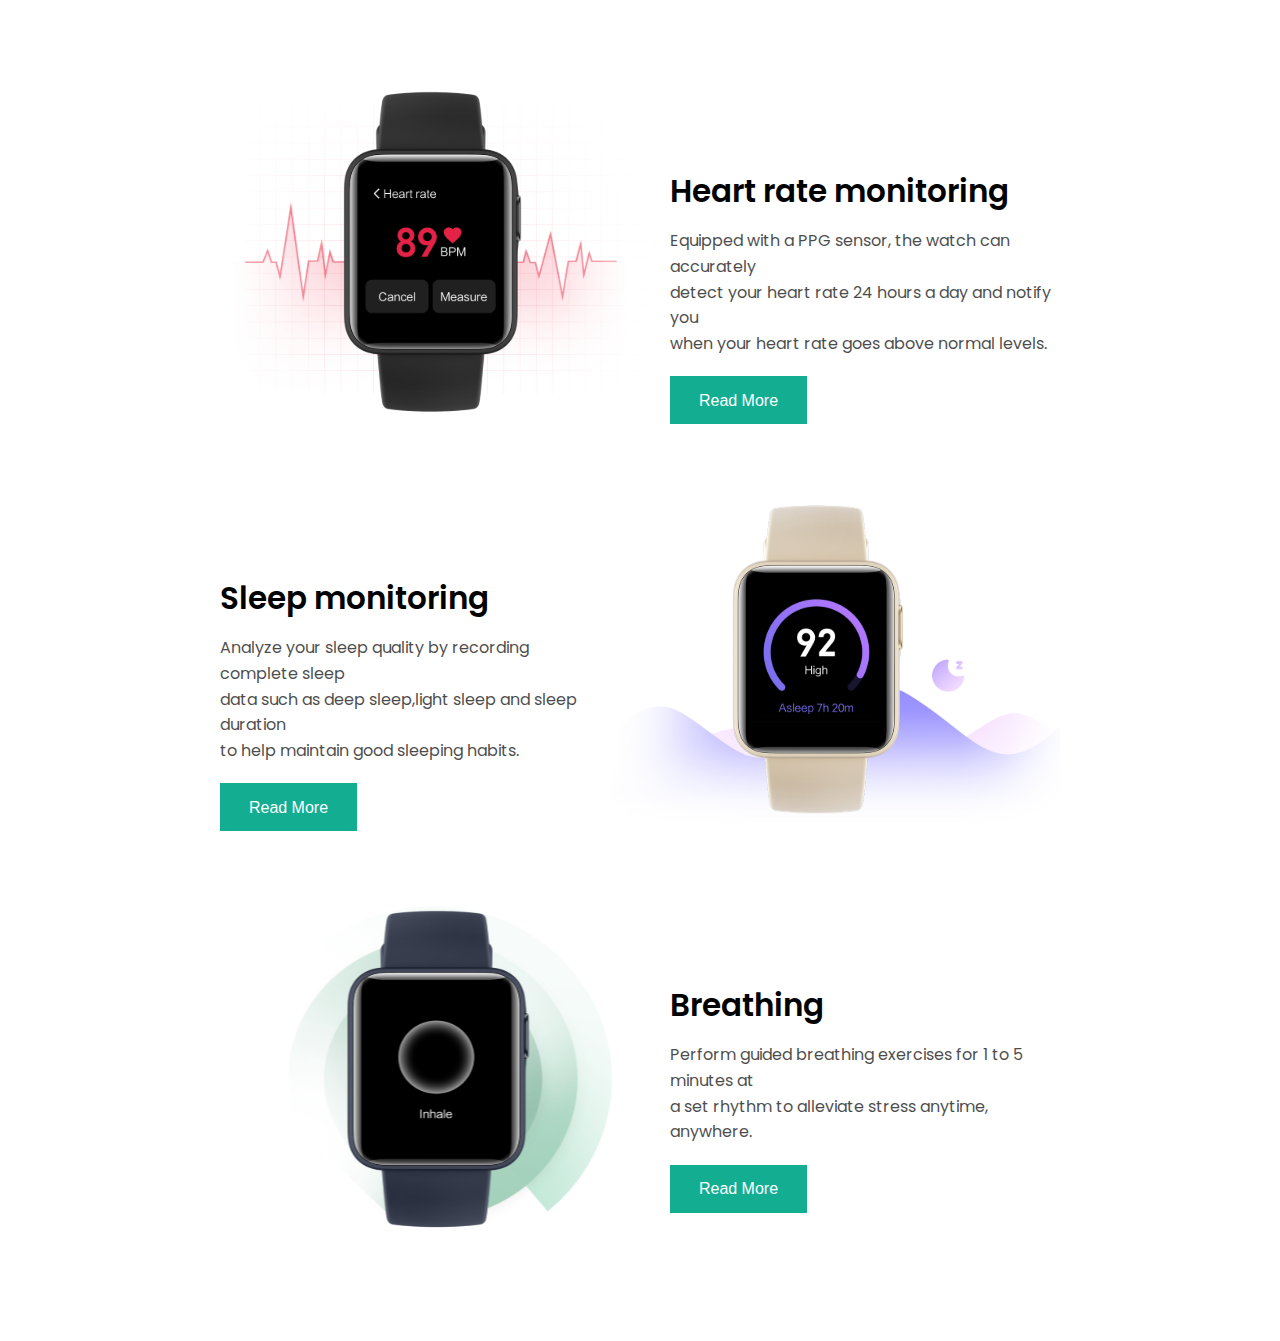
==== index.html @ 97a462ed "Merge pull request #1 from AbdumajidovBobojon/master" ====
<!DOCTYPE html>
<html lang="en">
<head>
    <meta charset="UTF-8">
    <meta http-equiv="X-UA-Compatible" content="IE=edge">
    <meta name="viewport" content="width=device-width, initial-scale=1.0">
    <link rel="shortcut icon" href="/assets/icons/logo.png" type="image/x-icon">
    <link rel="preconnect" href="https://fonts.googleapis.com">
    <link rel="preconnect" href="https://fonts.gstatic.com" crossorigin>
    <link href="https://fonts.googleapis.com/css2?family=Poppins:wght@400;600;800&display=swap" rel="stylesheet">
    <link rel="stylesheet" href="/style/main.css">
    <title>The Watch Clicker</title>
</head>
<body>
    <section class="section-4">
        <div class="watch-1">
            <div class="watch-img">
                <img src="./assets/images/image 7.svg" alt="">
            </div>
            <div class="watch-type">
                <h2>
                    Heart rate monitoring
                </h2>
                <p>
                    Equipped with a PPG sensor, the watch can accurately<br>
                    detect your heart rate 24 hours a day and notify you<br>
                    when your heart rate goes above normal levels. 
                </p>
                <button>
                    Read More
                </button>
            </div>
        </div>
        <div class="watch-2">
            <div class="watch-type">
                <h2>
                    Sleep monitoring
                </h2>
                <p>
                    Analyze your sleep quality by recording complete sleep<br>
                    data such as deep sleep,light sleep and sleep duration<br>
                    to help maintain good sleeping habits.
                </p>
                <button>
                    Read More
                </button>
            </div>
            <div class="watch-img">
                <img src="./assets/images/image 8.svg" alt="">
            </div>
        </div>
        <div class="watch-3">
            <div class="watch-img">
                <img src="./assets/images/image 9.svg" alt="">
            </div>
            <div class="watch-type">
                <h2>
                    Breathing
                </h2>
                <p>
                    Perform guided breathing exercises for 1 to 5 minutes at<br>
                    a set rhythm to alleviate stress anytime, anywhere.
                </p>
                <button>
                    Read More
                </button>
            </div>
        </div>
    </section>
</body>
</html>
---- style/main.css ----
* {
  margin: 0;
  padding: 0;
  -webkit-box-sizing: border-box;
          box-sizing: border-box;
}

body {
  font-family: 'Poppins', sans-serif;
}

.section-4 {
  padding: 85px 220px;
}

.section-4 .watch-1 {
  display: -webkit-box;
  display: -ms-flexbox;
  display: flex;
}

@media (max-width: 1366px) {
  .section-4 .watch-1 .watch-img img {
    width: 450px;
    height: 350px;
  }
}

.section-4 .watch-1 .watch-type h2 {
  margin-top: 85px;
  font-style: normal;
  font-weight: 600;
  font-size: 31px;
  line-height: 140%;
  color: #000000;
}

.section-4 .watch-1 .watch-type p {
  margin-top: 15px;
  font-style: normal;
  font-weight: normal;
  font-size: 16px;
  line-height: 160%;
  color: #000000;
  opacity: 0.7;
}

.section-4 .watch-1 .watch-type button {
  margin-top: 20px;
  width: 137px;
  height: 48px;
  left: 836px;
  top: 2710px;
  background: #13AE92;
  font-style: normal;
  font-weight: 500;
  font-size: 16px;
  line-height: 160%;
  color: #FFFFFF;
  border: none;
}

.section-4 .watch-1 .watch-type button:hover {
  -webkit-box-shadow: 1px 1px 10px #636262;
          box-shadow: 1px 1px 10px #636262;
  cursor: pointer;
}

.section-4 .watch-2 {
  margin-top: 50px;
  display: -webkit-box;
  display: -ms-flexbox;
  display: flex;
}

@media (max-width: 1366px) {
  .section-4 .watch-2 .watch-img img {
    width: 450px;
    height: 350px;
  }
}

.section-4 .watch-2 .watch-type h2 {
  margin-top: 85px;
  font-style: normal;
  font-weight: 600;
  font-size: 31px;
  line-height: 140%;
  color: #000000;
}

.section-4 .watch-2 .watch-type p {
  margin-top: 15px;
  font-style: normal;
  font-weight: normal;
  font-size: 16px;
  line-height: 160%;
  color: #000000;
  opacity: 0.7;
}

.section-4 .watch-2 .watch-type button {
  margin-top: 20px;
  width: 137px;
  height: 48px;
  left: 836px;
  top: 2710px;
  background: #13AE92;
  font-style: normal;
  font-weight: 500;
  font-size: 16px;
  line-height: 160%;
  color: #FFFFFF;
  border: none;
}

.section-4 .watch-2 .watch-type button:hover {
  -webkit-box-shadow: 1px 1px 10px #636262;
          box-shadow: 1px 1px 10px #636262;
  cursor: pointer;
}

.section-4 .watch-3 {
  display: -webkit-box;
  display: -ms-flexbox;
  display: flex;
  margin-top: 50px;
}

@media (max-width: 1366px) {
  .section-4 .watch-3 .watch-img img {
    width: 450px;
    height: 350px;
  }
}

.section-4 .watch-3 .watch-type h2 {
  margin-top: 85px;
  font-style: normal;
  font-weight: 600;
  font-size: 31px;
  line-height: 140%;
  color: #000000;
}

.section-4 .watch-3 .watch-type p {
  margin-top: 15px;
  font-style: normal;
  font-weight: normal;
  font-size: 16px;
  line-height: 160%;
  color: #000000;
  opacity: 0.7;
}

.section-4 .watch-3 .watch-type button {
  margin-top: 20px;
  width: 137px;
  height: 48px;
  left: 836px;
  top: 2710px;
  background: #13AE92;
  font-style: normal;
  font-weight: 500;
  font-size: 16px;
  line-height: 160%;
  color: #FFFFFF;
  border: none;
}

.section-4 .watch-3 .watch-type button:hover {
  -webkit-box-shadow: 1px 1px 10px #636262;
          box-shadow: 1px 1px 10px #636262;
  cursor: pointer;
}
/*# sourceMappingURL=main.css.map */
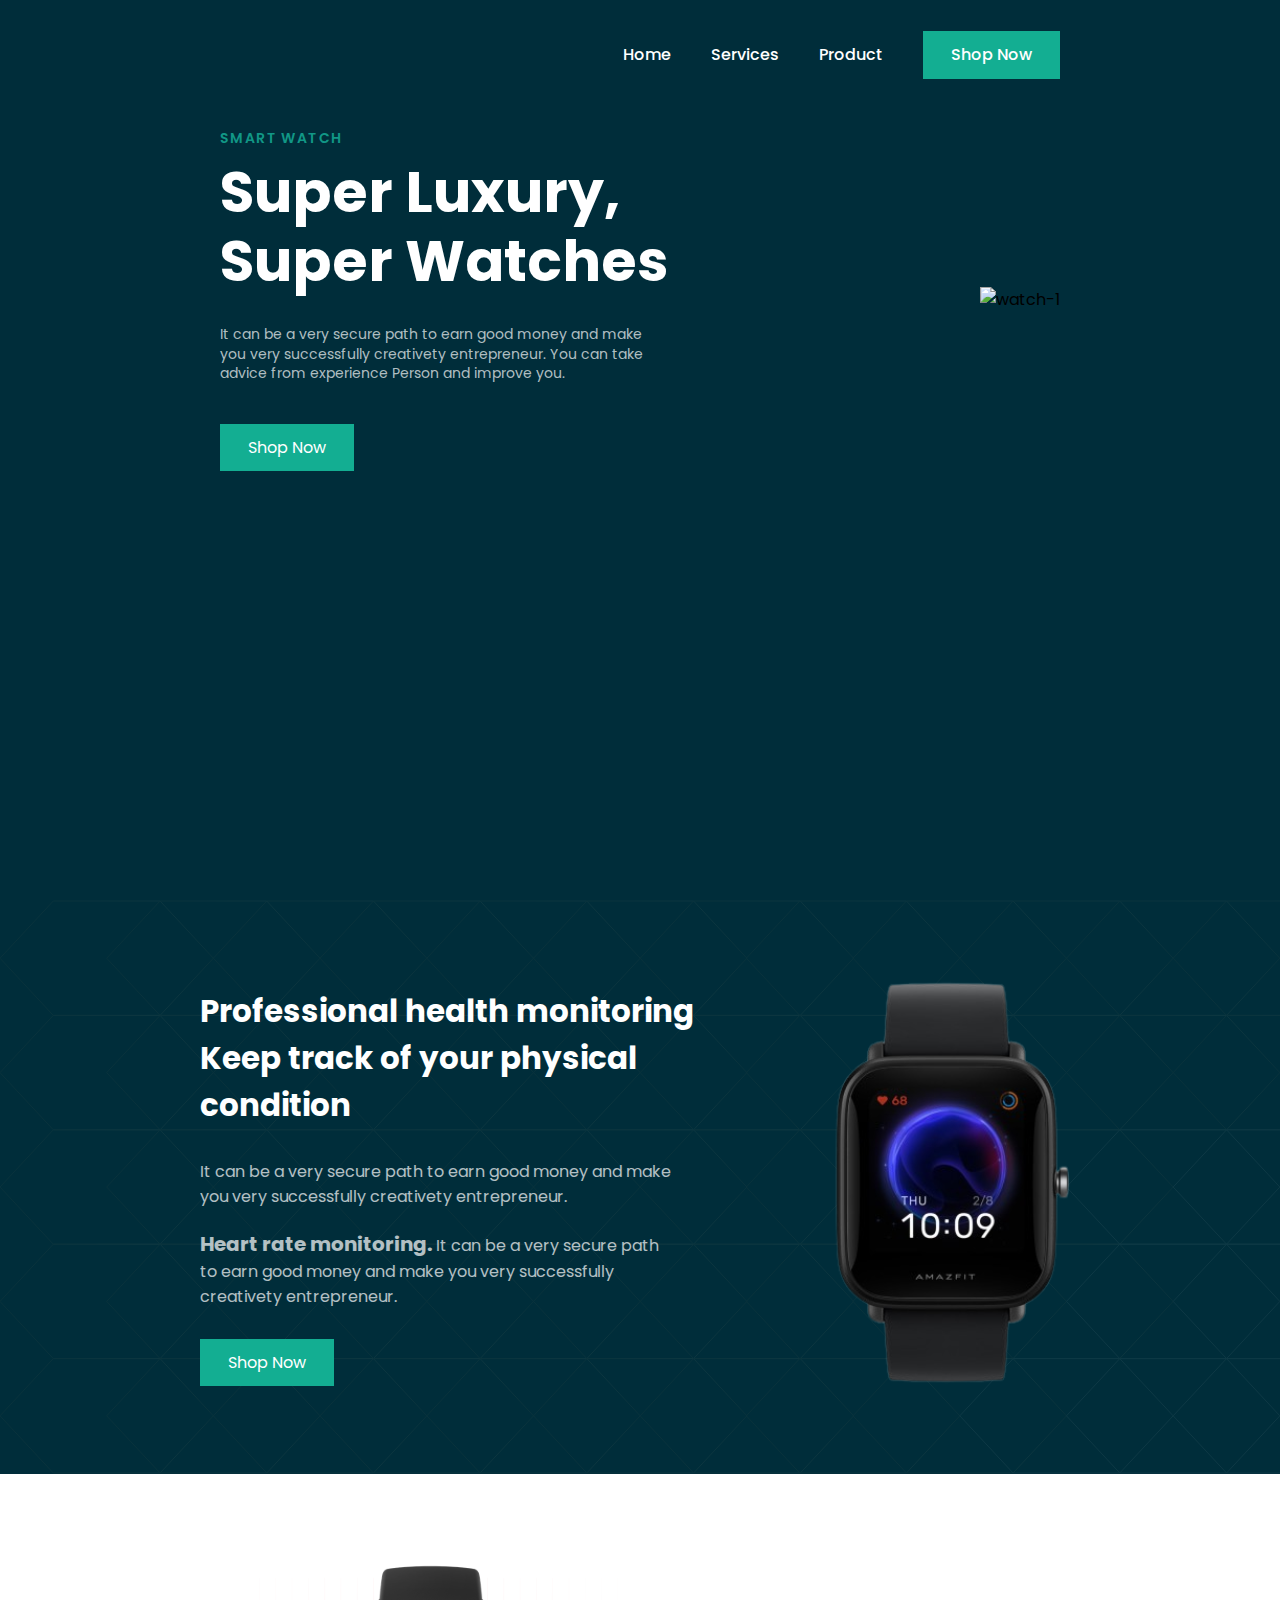
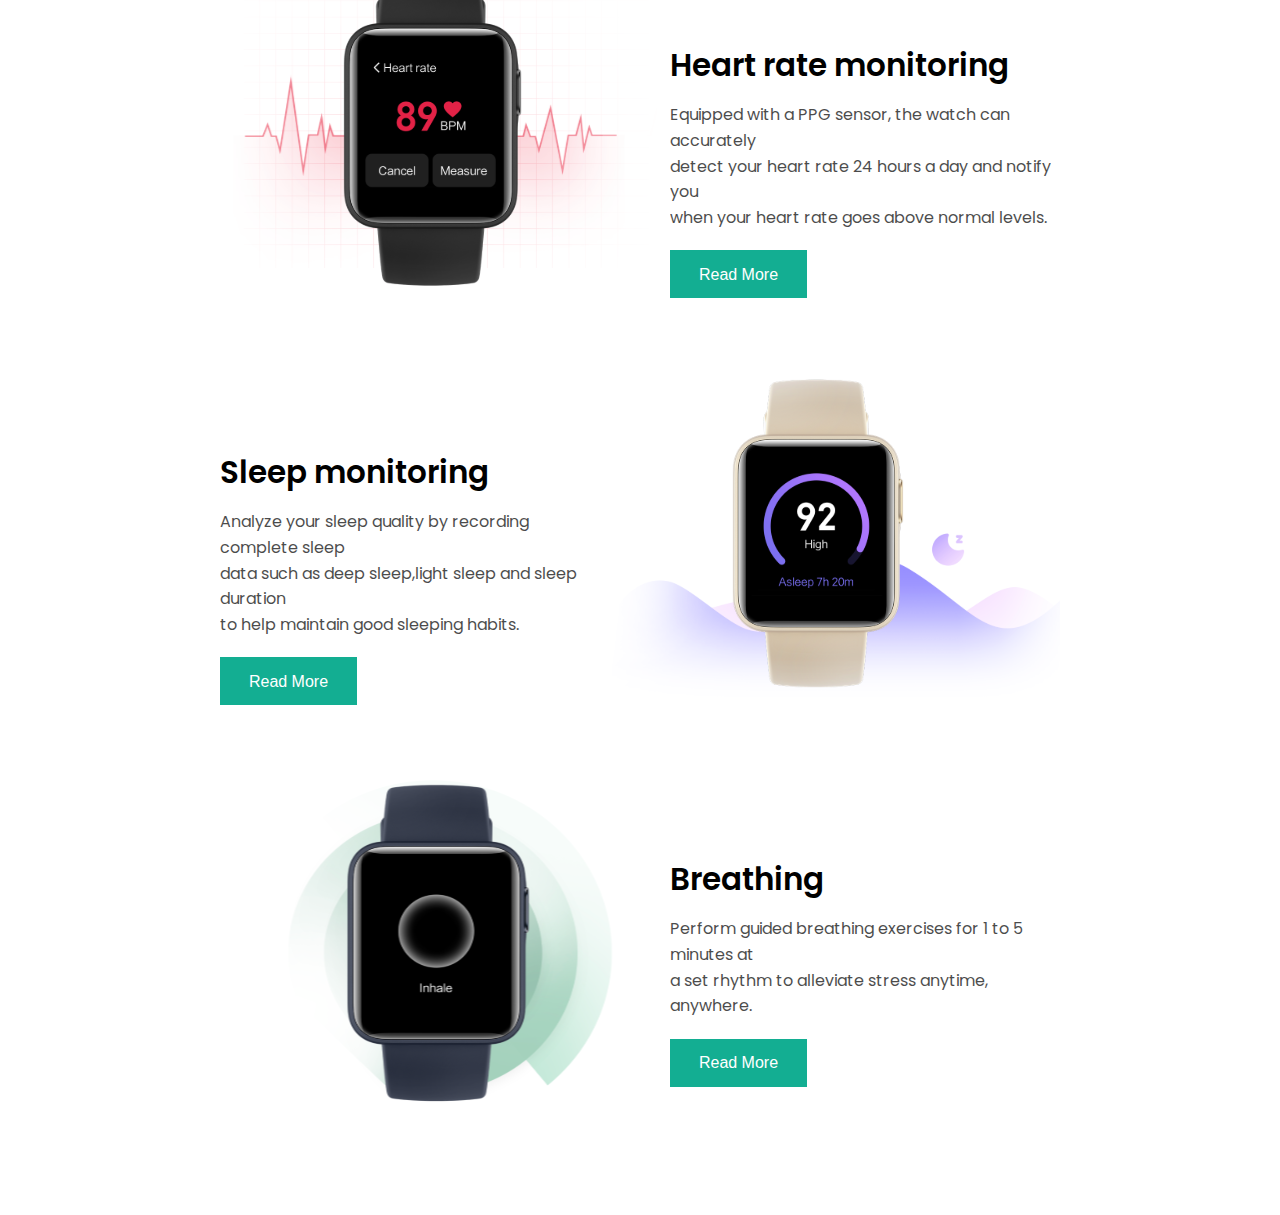
==== commit 83430b20: "section-3 bajaraildi !" ====
--- a/index.html
+++ b/index.html
@@ -1,5 +1,6 @@
 <!DOCTYPE html>
 <html lang="en">
+
 <head>
     <meta charset="UTF-8">
     <meta http-equiv="X-UA-Compatible" content="IE=edge">
@@ -11,7 +12,69 @@
     <link rel="stylesheet" href="/style/main.css">
     <title>The Watch Clicker</title>
 </head>
+
 <body>
+    <section class="section-1">
+        <header>
+            <img src="/assets/icons/logo.png" alt="">
+            <nav>
+                <a href="#">Home</a>
+                <a href="#">Services</a>
+                <a href="#">Product</a>
+                <a href="#" class="btn">Shop Now</a>
+            </nav>
+        </header>
+
+        <div class="sec-1__main">
+            <div class="sec-1__left">
+                <p>SMART WATCH</p>
+                <h2>Super Luxury, <br> Super Watches</h2>
+                <p class="info">It can be a very secure path to earn good money and make <br> you very successfully creativety
+                    entrepreneur. You can take <br> advice from experience Person and improve you.</p>
+                <a href="#" class="btn">
+                    Shop Now
+                </a>
+            </div>
+            <div class="sec-1__right">
+                <img src="/assets/images/watch-1.png" class="watch-1" alt="watch-1">
+
+                <img src="./assets/images/line_back.svg" class="line_back" alt="">
+            </div>
+        </div>
+
+        <div class="sec-1__back">
+            <img src="/assets/images/back_sec-1.png" class="back_sec-1" alt="">
+            <img src="/assets/images/kub.png" class="kub" alt="">
+            <img src="/assets/images/back_1.png" class="back_1" alt="">
+        </div>
+    </section>
+
+    <section class="section-3">
+
+        <div class="section-3-texts">
+            <h1>Professional health monitoring <br>
+                Keep track of your physical <br>
+                condition</h1>
+
+            
+            <p style="margin-top: 30px;">It can be a very secure path to earn good money and make <br>
+            you very successfully creativety entrepreneur.</p>
+
+            <p style="margin: 20px 0 30px 0;"><b>Heart rate monitoring.</b> It can be a very secure path <br>
+            to earn good money and make you very successfully <br>
+            creativety entrepreneur.</p>
+
+            <a href="#" class="btn">Shop Now</a>
+
+        </div>
+
+        <img src="/assets/images/image-removebg-preview (8) 1.svg">
+
+
+
+    </section>
+
+
     <section class="section-4">
         <div class="watch-1">
             <div class="watch-img">
@@ -24,7 +87,7 @@
                 <p>
                     Equipped with a PPG sensor, the watch can accurately<br>
                     detect your heart rate 24 hours a day and notify you<br>
-                    when your heart rate goes above normal levels. 
+                    when your heart rate goes above normal levels.
                 </p>
                 <button>
                     Read More
@@ -68,4 +131,5 @@
         </div>
     </section>
 </body>
+
 </html>--- a/style/main.css
+++ b/style/main.css
@@ -7,6 +7,11 @@
 
 body {
   font-family: 'Poppins', sans-serif;
+  font-style: normal;
+}
+
+a {
+  text-decoration: none;
 }
 
 .section-4 {
@@ -28,7 +33,6 @@
 
 .section-4 .watch-1 .watch-type h2 {
   margin-top: 85px;
-  font-style: normal;
   font-weight: 600;
   font-size: 31px;
   line-height: 140%;
@@ -37,7 +41,6 @@
 
 .section-4 .watch-1 .watch-type p {
   margin-top: 15px;
-  font-style: normal;
   font-weight: normal;
   font-size: 16px;
   line-height: 160%;
@@ -52,7 +55,6 @@
   left: 836px;
   top: 2710px;
   background: #13AE92;
-  font-style: normal;
   font-weight: 500;
   font-size: 16px;
   line-height: 160%;
@@ -82,7 +84,6 @@
 
 .section-4 .watch-2 .watch-type h2 {
   margin-top: 85px;
-  font-style: normal;
   font-weight: 600;
   font-size: 31px;
   line-height: 140%;
@@ -91,7 +92,6 @@
 
 .section-4 .watch-2 .watch-type p {
   margin-top: 15px;
-  font-style: normal;
   font-weight: normal;
   font-size: 16px;
   line-height: 160%;
@@ -106,7 +106,6 @@
   left: 836px;
   top: 2710px;
   background: #13AE92;
-  font-style: normal;
   font-weight: 500;
   font-size: 16px;
   line-height: 160%;
@@ -136,7 +135,6 @@
 
 .section-4 .watch-3 .watch-type h2 {
   margin-top: 85px;
-  font-style: normal;
   font-weight: 600;
   font-size: 31px;
   line-height: 140%;
@@ -145,7 +143,6 @@
 
 .section-4 .watch-3 .watch-type p {
   margin-top: 15px;
-  font-style: normal;
   font-weight: normal;
   font-size: 16px;
   line-height: 160%;
@@ -160,7 +157,6 @@
   left: 836px;
   top: 2710px;
   background: #13AE92;
-  font-style: normal;
   font-weight: 500;
   font-size: 16px;
   line-height: 160%;
@@ -173,4 +169,165 @@
           box-shadow: 1px 1px 10px #636262;
   cursor: pointer;
 }
+
+.section-1 {
+  position: relative;
+  overflow: hidden;
+  height: 100vh;
+  width: 100%;
+  background-color: #002D3A;
+  padding: 31px 220px;
+}
+
+.section-1 header {
+  display: -webkit-box;
+  display: -ms-flexbox;
+  display: flex;
+  -webkit-box-align: center;
+      -ms-flex-align: center;
+          align-items: center;
+  -webkit-box-pack: justify;
+      -ms-flex-pack: justify;
+          justify-content: space-between;
+}
+
+.section-1 header nav {
+  display: -webkit-box;
+  display: -ms-flexbox;
+  display: flex;
+  -webkit-box-align: center;
+      -ms-flex-align: center;
+          align-items: center;
+  gap: 40px;
+}
+
+.section-1 header nav a {
+  font-weight: 500;
+  color: white;
+  font-size: 16px;
+  line-height: 160%;
+}
+
+.section-1 .sec-1__main {
+  margin-top: 50px;
+  display: -webkit-box;
+  display: -ms-flexbox;
+  display: flex;
+  -webkit-box-align: center;
+      -ms-flex-align: center;
+          align-items: center;
+  -webkit-box-pack: justify;
+      -ms-flex-pack: justify;
+          justify-content: space-between;
+}
+
+.section-1 .sec-1__main .sec-1__left {
+  position: relative;
+  z-index: 1;
+}
+
+.section-1 .sec-1__main .sec-1__left p:first-child {
+  font-weight: 600;
+  font-size: 14px;
+  line-height: 140%;
+  letter-spacing: 0.1em;
+  color: #119786;
+  padding-bottom: 10px;
+}
+
+.section-1 .sec-1__main .sec-1__left .info {
+  padding-top: 30px;
+  padding-bottom: 40px;
+  font-weight: normal;
+  font-size: 14px;
+  line-height: 140%;
+  color: rgba(255, 255, 255, 0.7);
+}
+
+.section-1 .sec-1__main .sec-1__left h2 {
+  font-weight: bold;
+  font-size: 57px;
+  line-height: 120%;
+  color: white;
+}
+
+.section-1 .sec-1__main .sec-1__right .watch-1 {
+  position: relative;
+  z-index: 1;
+  width: 256px;
+}
+
+.section-1 .sec-1__main .sec-1__right .line_back {
+  z-index: 0;
+  position: absolute;
+  right: 0;
+  top: 50%;
+  width: 646px;
+}
+
+.btn {
+  display: inline-block;
+  padding: 11px 28px;
+  background-color: #13AE92;
+  color: white;
+}
+
+.btn:hover {
+  -webkit-box-shadow: 1px 1px 10px #636262;
+          box-shadow: 1px 1px 10px #636262;
+}
+
+.back_sec-1 {
+  position: absolute;
+  bottom: 0;
+  left: 0;
+  width: 100%;
+}
+
+.kub {
+  position: absolute;
+  bottom: 16%;
+  right: 42%;
+  width: 100px;
+}
+
+.back_1 {
+  position: absolute;
+  bottom: 20px;
+  right: -30px;
+  width: 97px;
+}
+
+.section-3 {
+  width: 100%;
+  height: 574px;
+  background-color: #002D3A;
+  background-image: url("/assets/images/Group.svg");
+  display: -webkit-box;
+  display: -ms-flexbox;
+  display: flex;
+  -webkit-box-align: center;
+      -ms-flex-align: center;
+          align-items: center;
+  -webkit-box-pack: justify;
+      -ms-flex-pack: justify;
+          justify-content: space-between;
+  padding: 90px 200px;
+}
+
+.section-3 .section-3-texts h1 {
+  font-size: 31px;
+  font-weight: bold;
+  color: white;
+}
+
+.section-3 .section-3-texts p {
+  font-size: 16px;
+  color: white;
+  opacity: 0.7;
+}
+
+.section-3 .section-3-texts b {
+  font-size: 20px;
+}
 /*# sourceMappingURL=main.css.map */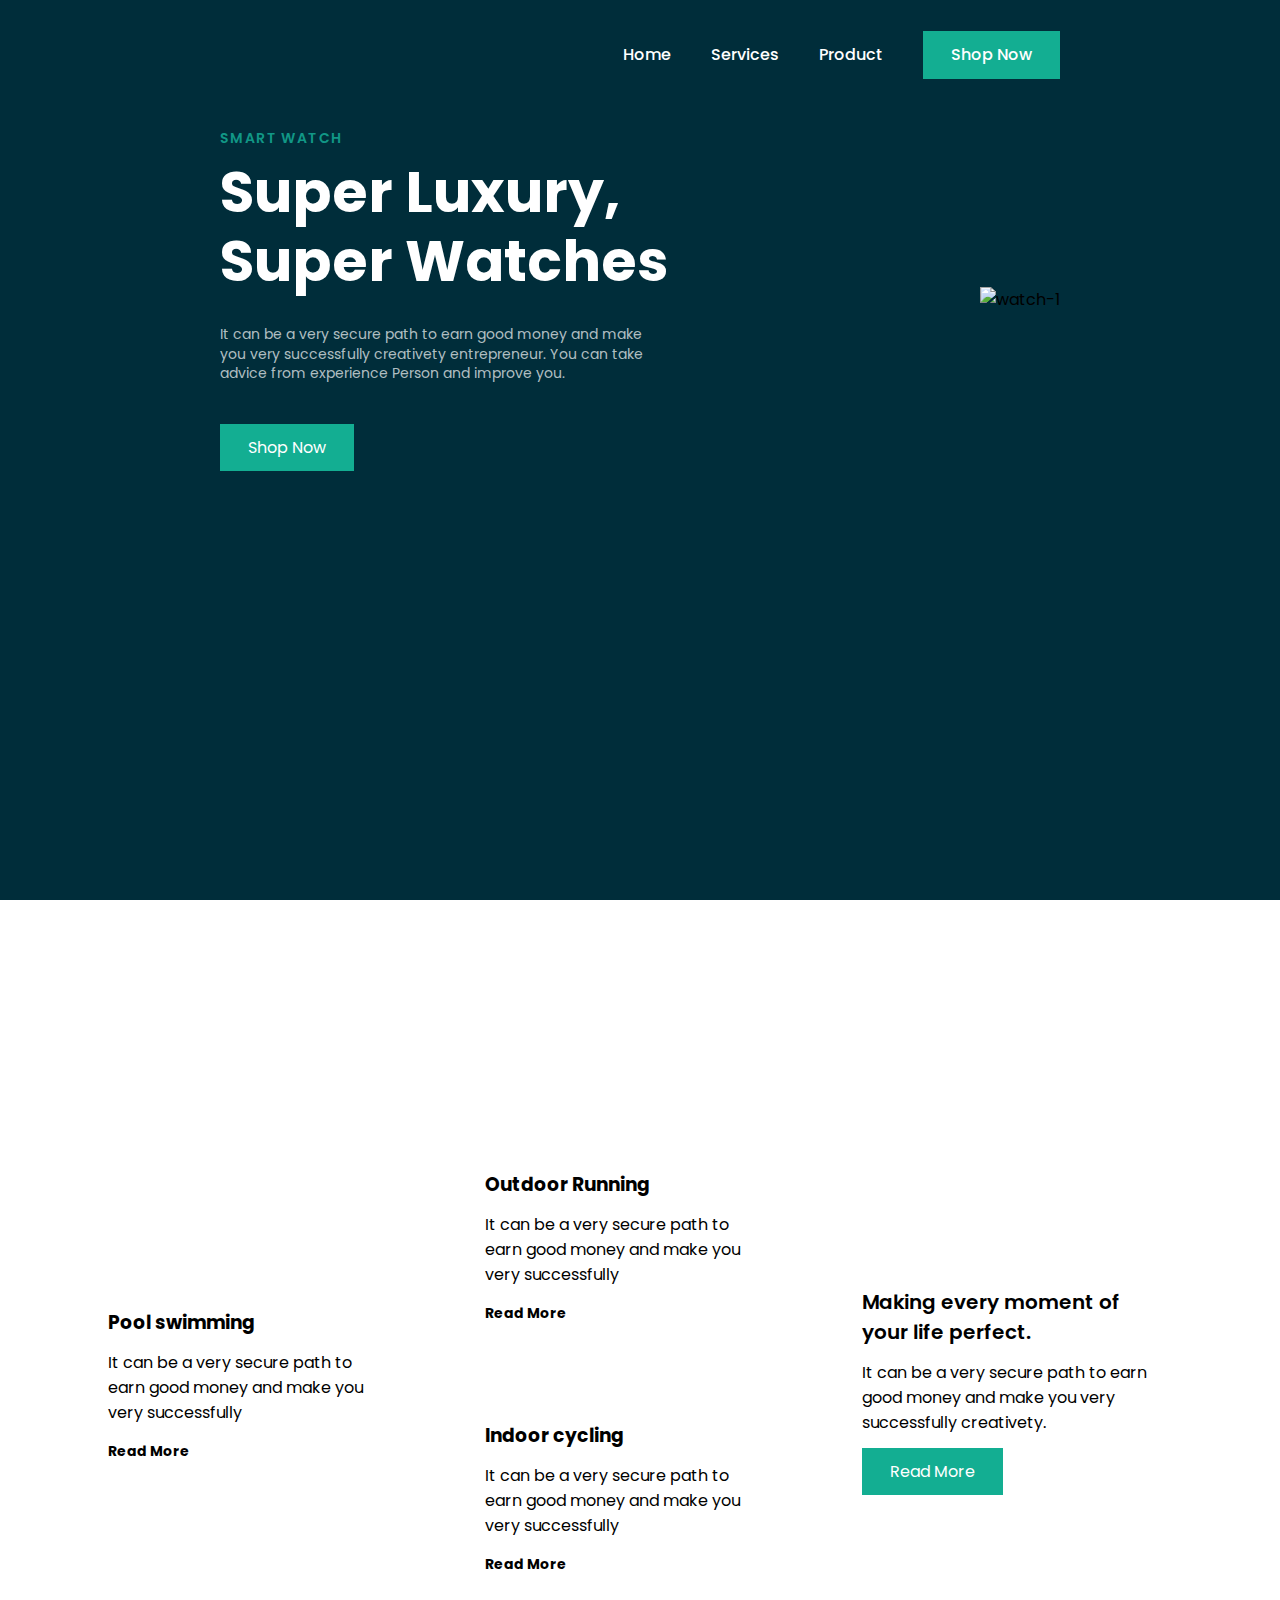
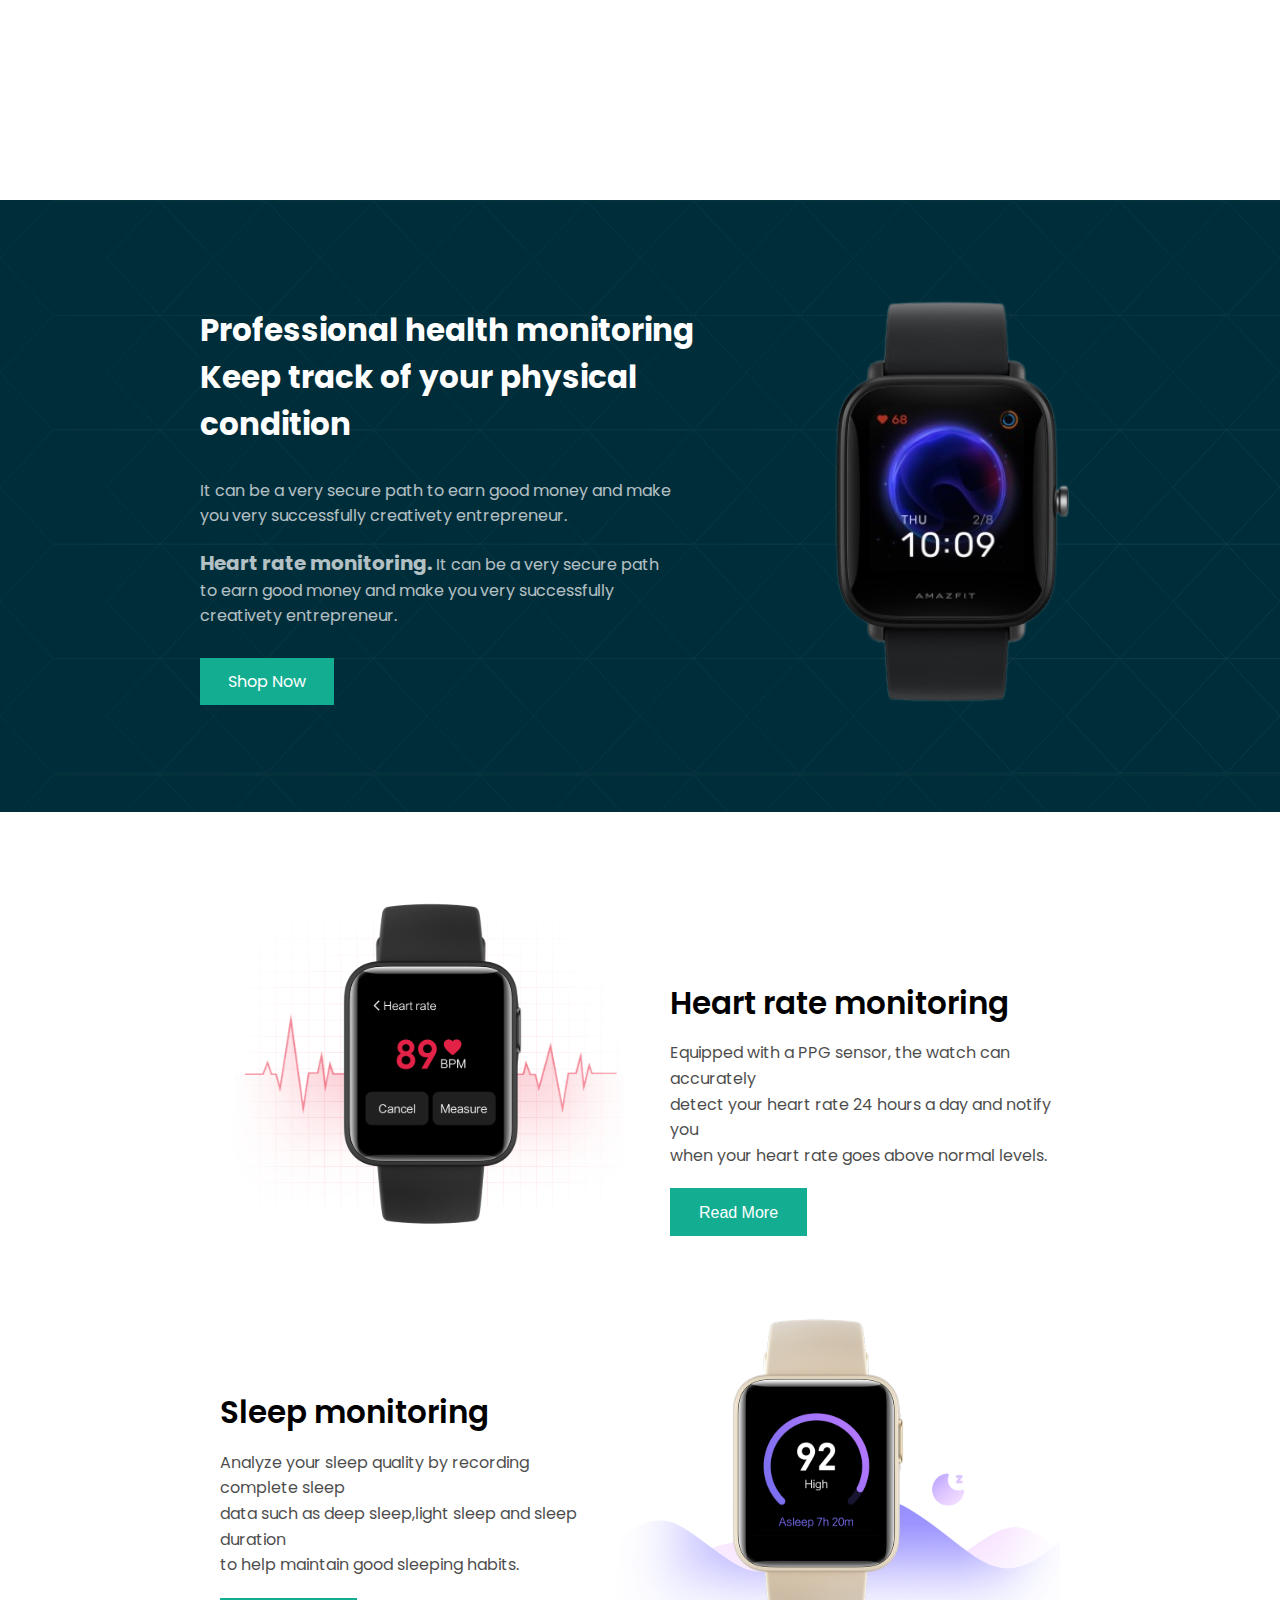
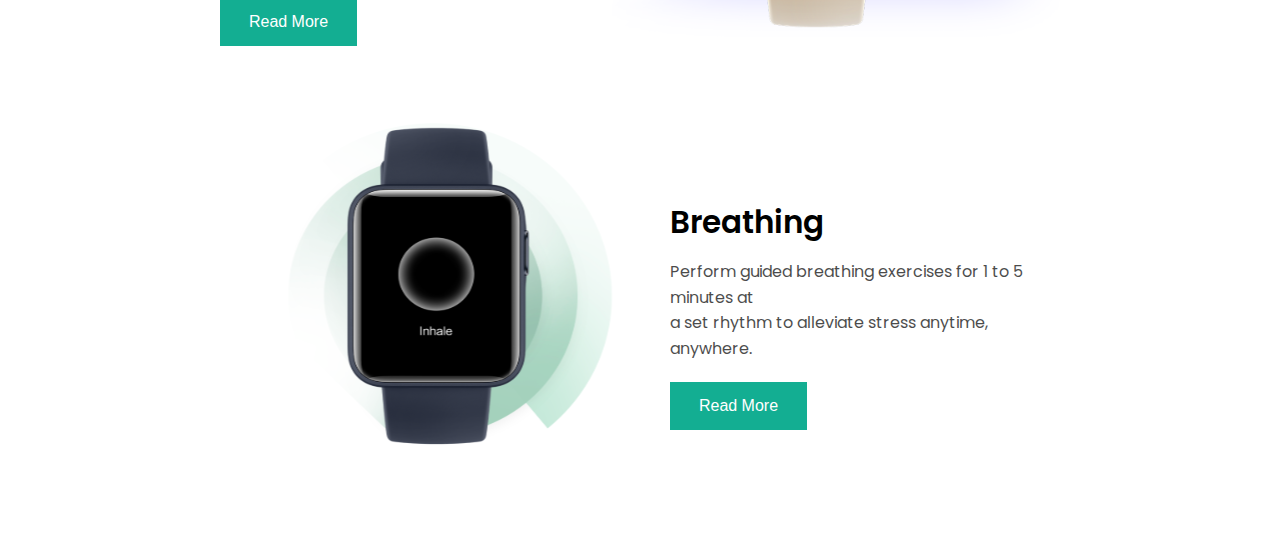
==== commit 94a331fe: "responsive tayyor boldi" ====
--- a/index.html
+++ b/index.html
@@ -29,7 +29,8 @@
             <div class="sec-1__left">
                 <p>SMART WATCH</p>
                 <h2>Super Luxury, <br> Super Watches</h2>
-                <p class="info">It can be a very secure path to earn good money and make <br> you very successfully creativety
+                <p class="info">It can be a very secure path to earn good money and make <br> you very successfully
+                    creativety
                     entrepreneur. You can take <br> advice from experience Person and improve you.</p>
                 <a href="#" class="btn">
                     Shop Now
@@ -49,6 +50,45 @@
         </div>
     </section>
 
+    <section class="section-2">
+        <div class="swimming">
+            <div>
+                <img src="/assets/images/Swimming.svg" alt="">
+            </div>
+            <h3>Pool swimming</h3>
+            <p>It can be a very secure path to earn good money and make you very successfully</p>
+            <a href="#"><b>Read More</b></a>
+        </div>
+
+        <div class="runningandcycling">
+            <div class="running">
+                <div>
+                    <img src="/assets/images/Running.svg" alt="">
+                </div>
+                <h3>Outdoor Running</h3>
+                <p>It can be a very secure path to earn good money and make you very successfully</p>
+                <a href="#"><b>Read More</b></a>
+            </div>
+
+            <div class="cycling">
+                <div>
+                    <img src="/assets/images/Cycling.svg" alt="">
+                </div>
+                <h3>Indoor cycling</h3>
+                <p>It can be a very secure path to earn good money and make you very successfully</p>
+                <a href="#"><b>Read More</b></a>
+            </div>
+        </div>
+
+        <div class="text">
+            <h1>Making every moment of <br> your life perfect.</h1>
+            <p>It can be a very secure path to earn good money and make you very successfully creativety.</p>
+            <a class="btn" href="#">
+                Read More
+            </a>
+        </div>
+    </section>
+
     <section class="section-3">
 
         <div class="section-3-texts">
@@ -56,13 +96,13 @@
                 Keep track of your physical <br>
                 condition</h1>
 
-            
+
             <p style="margin-top: 30px;">It can be a very secure path to earn good money and make <br>
-            you very successfully creativety entrepreneur.</p>
+                you very successfully creativety entrepreneur.</p>
 
             <p style="margin: 20px 0 30px 0;"><b>Heart rate monitoring.</b> It can be a very secure path <br>
-            to earn good money and make you very successfully <br>
-            creativety entrepreneur.</p>
+                to earn good money and make you very successfully <br>
+                creativety entrepreneur.</p>
 
             <a href="#" class="btn">Shop Now</a>
 
@@ -81,30 +121,30 @@
                 <img src="./assets/images/image 7.svg" alt="">
             </div>
             <div class="watch-type">
-                <h2>
+                <h2 class="title">
                     Heart rate monitoring
                 </h2>
-                <p>
+                <p class="text">
                     Equipped with a PPG sensor, the watch can accurately<br>
                     detect your heart rate 24 hours a day and notify you<br>
                     when your heart rate goes above normal levels.
                 </p>
-                <button>
+                <button class="watch-btn">
                     Read More
                 </button>
             </div>
         </div>
         <div class="watch-2">
             <div class="watch-type">
-                <h2>
+                <h2 class="title">
                     Sleep monitoring
                 </h2>
-                <p>
+                <p class="text">
                     Analyze your sleep quality by recording complete sleep<br>
                     data such as deep sleep,light sleep and sleep duration<br>
                     to help maintain good sleeping habits.
                 </p>
-                <button>
+                <button class="watch-btn">
                     Read More
                 </button>
             </div>
@@ -117,14 +157,14 @@
                 <img src="./assets/images/image 9.svg" alt="">
             </div>
             <div class="watch-type">
-                <h2>
+                <h2 class="title">
                     Breathing
                 </h2>
-                <p>
+                <p class="text">
                     Perform guided breathing exercises for 1 to 5 minutes at<br>
                     a set rhythm to alleviate stress anytime, anywhere.
                 </p>
-                <button>
+                <button class="watch-btn">
                     Read More
                 </button>
             </div>
--- a/style/main.css
+++ b/style/main.css
@@ -14,24 +14,56 @@
   text-decoration: none;
 }
 
+@media (max-width: 1366px) {
+  .watch-img img {
+    width: 450px;
+    height: 350px;
+  }
+}
+
+@media (max-width: 490px) {
+  .watch-img img {
+    width: 400px;
+    height: 300px;
+  }
+}
+
+@media (max-width: 420px) {
+  .watch-img img {
+    width: 300px;
+    height: 200px;
+  }
+}
+
 .section-4 {
   padding: 85px 220px;
 }
 
-.section-4 .watch-1 {
-  display: -webkit-box;
-  display: -ms-flexbox;
-  display: flex;
-}
-
-@media (max-width: 1366px) {
-  .section-4 .watch-1 .watch-img img {
-    width: 450px;
-    height: 350px;
-  }
-}
-
-.section-4 .watch-1 .watch-type h2 {
+@media (max-width: 1200px) {
+  .section-4 {
+    padding: 70px 100px;
+  }
+}
+
+@media (max-width: 1085px) {
+  .section-4 {
+    padding: 60px 70px;
+  }
+}
+
+@media (max-width: 1026px) {
+  .section-4 {
+    padding: 40px 50px;
+  }
+}
+
+@media (max-width: 992px) {
+  .section-4 {
+    padding: 30px 20px;
+  }
+}
+
+.section-4 .title {
   margin-top: 85px;
   font-weight: 600;
   font-size: 31px;
@@ -39,7 +71,13 @@
   color: #000000;
 }
 
-.section-4 .watch-1 .watch-type p {
+@media (max-width: 490px) {
+  .section-4 .title {
+    font-size: 25px;
+  }
+}
+
+.section-4 .text {
   margin-top: 15px;
   font-weight: normal;
   font-size: 16px;
@@ -48,8 +86,20 @@
   opacity: 0.7;
 }
 
-.section-4 .watch-1 .watch-type button {
-  margin-top: 20px;
+@media (max-width: 490px) {
+  .section-4 .text {
+    font-size: 13px;
+  }
+}
+
+@media (max-width: 420px) {
+  .section-4 .text {
+    font-size: 10px;
+  }
+}
+
+.section-4 .watch-btn {
+  margin: 20px 0;
   width: 137px;
   height: 48px;
   left: 836px;
@@ -62,12 +112,25 @@
   border: none;
 }
 
-.section-4 .watch-1 .watch-type button:hover {
+.section-4 .watch-btn:hover {
   -webkit-box-shadow: 1px 1px 10px #636262;
           box-shadow: 1px 1px 10px #636262;
   cursor: pointer;
 }
 
+.section-4 .watch-1 {
+  display: -webkit-box;
+  display: -ms-flexbox;
+  display: flex;
+}
+
+@media (max-width: 945px) {
+  .section-4 .watch-1 {
+    display: block;
+    text-align: center;
+  }
+}
+
 .section-4 .watch-2 {
   margin-top: 50px;
   display: -webkit-box;
@@ -75,48 +138,11 @@
   display: flex;
 }
 
-@media (max-width: 1366px) {
-  .section-4 .watch-2 .watch-img img {
-    width: 450px;
-    height: 350px;
-  }
-}
-
-.section-4 .watch-2 .watch-type h2 {
-  margin-top: 85px;
-  font-weight: 600;
-  font-size: 31px;
-  line-height: 140%;
-  color: #000000;
-}
-
-.section-4 .watch-2 .watch-type p {
-  margin-top: 15px;
-  font-weight: normal;
-  font-size: 16px;
-  line-height: 160%;
-  color: #000000;
-  opacity: 0.7;
-}
-
-.section-4 .watch-2 .watch-type button {
-  margin-top: 20px;
-  width: 137px;
-  height: 48px;
-  left: 836px;
-  top: 2710px;
-  background: #13AE92;
-  font-weight: 500;
-  font-size: 16px;
-  line-height: 160%;
-  color: #FFFFFF;
-  border: none;
-}
-
-.section-4 .watch-2 .watch-type button:hover {
-  -webkit-box-shadow: 1px 1px 10px #636262;
-          box-shadow: 1px 1px 10px #636262;
-  cursor: pointer;
+@media (max-width: 945px) {
+  .section-4 .watch-2 {
+    display: block;
+    text-align: center;
+  }
 }
 
 .section-4 .watch-3 {
@@ -126,48 +152,11 @@
   margin-top: 50px;
 }
 
-@media (max-width: 1366px) {
-  .section-4 .watch-3 .watch-img img {
-    width: 450px;
-    height: 350px;
-  }
-}
-
-.section-4 .watch-3 .watch-type h2 {
-  margin-top: 85px;
-  font-weight: 600;
-  font-size: 31px;
-  line-height: 140%;
-  color: #000000;
-}
-
-.section-4 .watch-3 .watch-type p {
-  margin-top: 15px;
-  font-weight: normal;
-  font-size: 16px;
-  line-height: 160%;
-  color: #000000;
-  opacity: 0.7;
-}
-
-.section-4 .watch-3 .watch-type button {
-  margin-top: 20px;
-  width: 137px;
-  height: 48px;
-  left: 836px;
-  top: 2710px;
-  background: #13AE92;
-  font-weight: 500;
-  font-size: 16px;
-  line-height: 160%;
-  color: #FFFFFF;
-  border: none;
-}
-
-.section-4 .watch-3 .watch-type button:hover {
-  -webkit-box-shadow: 1px 1px 10px #636262;
-          box-shadow: 1px 1px 10px #636262;
-  cursor: pointer;
+@media (max-width: 945px) {
+  .section-4 .watch-3 {
+    display: block;
+    text-align: center;
+  }
 }
 
 .section-1 {
@@ -179,6 +168,24 @@
   padding: 31px 220px;
 }
 
+@media (max-width: 1200px) {
+  .section-1 {
+    padding: 31px 100px;
+  }
+}
+
+@media (max-width: 850px) {
+  .section-1 {
+    padding: 31px 50px;
+  }
+}
+
+@media (max-width: 400px) {
+  .section-1 {
+    padding: 30px;
+  }
+}
+
 .section-1 header {
   display: -webkit-box;
   display: -ms-flexbox;
@@ -201,6 +208,12 @@
   gap: 40px;
 }
 
+@media (max-width: 768px) {
+  .section-1 header nav {
+    display: none;
+  }
+}
+
 .section-1 header nav a {
   font-weight: 500;
   color: white;
@@ -219,6 +232,13 @@
   -webkit-box-pack: justify;
       -ms-flex-pack: justify;
           justify-content: space-between;
+}
+
+@media (max-width: 586px) {
+  .section-1 .sec-1__main {
+    margin-top: 30px;
+    display: block;
+  }
 }
 
 .section-1 .sec-1__main .sec-1__left {
@@ -244,6 +264,24 @@
   color: rgba(255, 255, 255, 0.7);
 }
 
+@media (max-width: 768px) {
+  .section-1 .sec-1__main .sec-1__left .info {
+    font-size: 12px;
+  }
+}
+
+@media (max-width: 666px) {
+  .section-1 .sec-1__main .sec-1__left .info {
+    font-size: 10px;
+  }
+}
+
+@media (max-width: 400px) {
+  .section-1 .sec-1__main .sec-1__left .info {
+    font-size: 8px;
+  }
+}
+
 .section-1 .sec-1__main .sec-1__left h2 {
   font-weight: bold;
   font-size: 57px;
@@ -251,10 +289,51 @@
   color: white;
 }
 
+@media (max-width: 992px) {
+  .section-1 .sec-1__main .sec-1__left h2 {
+    font-size: 40px;
+  }
+}
+
+@media (max-width: 620px) {
+  .section-1 .sec-1__main .sec-1__left h2 {
+    font-size: 35px;
+  }
+}
+
+@media (max-width: 340px) {
+  .section-1 .sec-1__main .sec-1__left h2 {
+    font-size: 30px;
+  }
+}
+
 .section-1 .sec-1__main .sec-1__right .watch-1 {
   position: relative;
   z-index: 1;
   width: 256px;
+}
+
+@media (max-width: 992px) {
+  .section-1 .sec-1__main .sec-1__right .watch-1 {
+    width: 200px;
+  }
+}
+
+@media (max-width: 600px) {
+  .section-1 .sec-1__main .sec-1__right .watch-1 {
+    width: 170px;
+  }
+}
+
+@media (max-width: 586px) {
+  .section-1 .sec-1__main .sec-1__right .watch-1 {
+    width: 150px;
+    position: relative;
+    top: 0;
+    left: 50%;
+    -webkit-transform: calc(0%, -50%);
+            transform: calc(0%, -50%);
+  }
 }
 
 .section-1 .sec-1__main .sec-1__right .line_back {
@@ -300,7 +379,7 @@
 
 .section-3 {
   width: 100%;
-  height: 574px;
+  height: 100%;
   background-color: #002D3A;
   background-image: url("/assets/images/Group.svg");
   display: -webkit-box;
@@ -315,19 +394,260 @@
   padding: 90px 200px;
 }
 
+@media (max-width: 1200px) {
+  .section-3 {
+    padding: 90px 100px;
+  }
+}
+
+@media (max-width: 992px) {
+  .section-3 {
+    margin-top: 500px;
+  }
+}
+
+@media (max-width: 870px) {
+  .section-3 {
+    display: block;
+  }
+}
+
+@media (max-width: 650px) {
+  .section-3 {
+    padding: 50px 50px;
+  }
+}
+
+@media (max-width: 500px) {
+  .section-3 {
+    padding: 50px 20px;
+  }
+}
+
 .section-3 .section-3-texts h1 {
   font-size: 31px;
   font-weight: bold;
   color: white;
 }
 
+@media (max-width: 992px) {
+  .section-3 .section-3-texts h1 {
+    font-size: 25px;
+  }
+}
+
+@media (max-width: 445px) {
+  .section-3 .section-3-texts h1 {
+    font-size: 20px;
+  }
+}
+
+@media (max-width: 362px) {
+  .section-3 .section-3-texts h1 {
+    font-size: 15px;
+  }
+}
+
 .section-3 .section-3-texts p {
   font-size: 16px;
   color: white;
   opacity: 0.7;
 }
 
+@media (max-width: 992px) {
+  .section-3 .section-3-texts p {
+    font-size: 12px;
+  }
+}
+
+@media (max-width: 400px) {
+  .section-3 .section-3-texts p {
+    font-size: 10px;
+  }
+}
+
+@media (max-width: 338px) {
+  .section-3 .section-3-texts p {
+    font-size: 8px;
+  }
+}
+
 .section-3 .section-3-texts b {
   font-size: 20px;
 }
+
+@media (max-width: 992px) {
+  .section-3 .section-3-texts b {
+    font-size: 16px;
+  }
+}
+
+@media (max-width: 400px) {
+  .section-3 .section-3-texts b {
+    font-size: 12px;
+  }
+}
+
+@media (max-width: 870px) {
+  .section-3 img {
+    width: 200px;
+    position: relative;
+    top: 50px;
+    left: 40%;
+  }
+}
+
+.section-2 {
+  padding: 0 50px;
+  width: 100%;
+  height: 100vh;
+  display: -webkit-box;
+  display: -ms-flexbox;
+  display: flex;
+  -webkit-box-align: center;
+      -ms-flex-align: center;
+          align-items: center;
+  -ms-flex-pack: distribute;
+      justify-content: space-around;
+}
+
+@media (max-width: 992px) {
+  .section-2 {
+    display: block;
+    text-align: center;
+  }
+}
+
+@media (max-width: 450px) {
+  .section-2 {
+    padding: 0 20px;
+  }
+}
+
+.section-2 .swimming {
+  width: 261px;
+  height: 360px;
+  padding-top: 100px;
+}
+
+@media (max-width: 992px) {
+  .section-2 .swimming {
+    margin: 0 auto;
+  }
+}
+
+.section-2 .swimming h3 {
+  font-family: 'Poppins', sans-serif;
+  margin: 13px 0;
+}
+
+.section-2 .swimming p {
+  font-family: 'Poppins', sans-serif;
+  margin: 13px 0;
+}
+
+.section-2 .swimming a {
+  color: black;
+  text-decoration: none;
+  font-size: 14px;
+  font-weight: 500;
+  line-height: 22px;
+}
+
+.section-2 .runningandcycling {
+  width: 261px;
+  height: 630px;
+  display: -webkit-box;
+  display: -ms-flexbox;
+  display: flex;
+  -webkit-box-orient: vertical;
+  -webkit-box-direction: normal;
+      -ms-flex-direction: column;
+          flex-direction: column;
+  -webkit-box-pack: center;
+      -ms-flex-pack: center;
+          justify-content: center;
+  gap: 50px;
+}
+
+@media (max-width: 992px) {
+  .section-2 .runningandcycling {
+    margin: 0 auto;
+  }
+}
+
+.section-2 .runningandcycling .running img {
+  margin: 13px 0;
+}
+
+.section-2 .runningandcycling .running h3 {
+  margin: 13px 0;
+}
+
+.section-2 .runningandcycling .running p {
+  margin: 13px 0;
+}
+
+.section-2 .runningandcycling .running a {
+  color: black;
+  text-decoration: none;
+  font-size: 14px;
+  font-weight: 500;
+  line-height: 22px;
+}
+
+.section-2 .runningandcycling .cycling img {
+  margin: 13px 0;
+}
+
+.section-2 .runningandcycling .cycling h3 {
+  margin: 13px 0;
+}
+
+.section-2 .runningandcycling .cycling p {
+  margin: 13px 0;
+}
+
+.section-2 .runningandcycling .cycling a {
+  color: black;
+  font-size: 14px;
+  font-weight: 500;
+  line-height: 22px;
+}
+
+.section-2 .text {
+  width: 310px;
+  height: 233px;
+  -webkit-box-pack: center;
+      -ms-flex-pack: center;
+          justify-content: center;
+  padding-top: 40px;
+}
+
+@media (max-width: 992px) {
+  .section-2 .text {
+    margin: 0 auto;
+  }
+}
+
+.section-2 .text h1 {
+  width: 300px;
+  margin: 13px 0;
+  font-weight: 600;
+  font-size: 20px;
+}
+
+.section-2 .text p {
+  margin: 13px 0;
+  font-weight: normal;
+  font-family: 'Poppins', sans-serif;
+}
+
+.section-2 .section-2 .text .btn {
+  width: 137px;
+  height: 48px;
+  background-color: #13AE92;
+  border: #13AE92 solid 1px;
+  color: #FFFF;
+}
 /*# sourceMappingURL=main.css.map */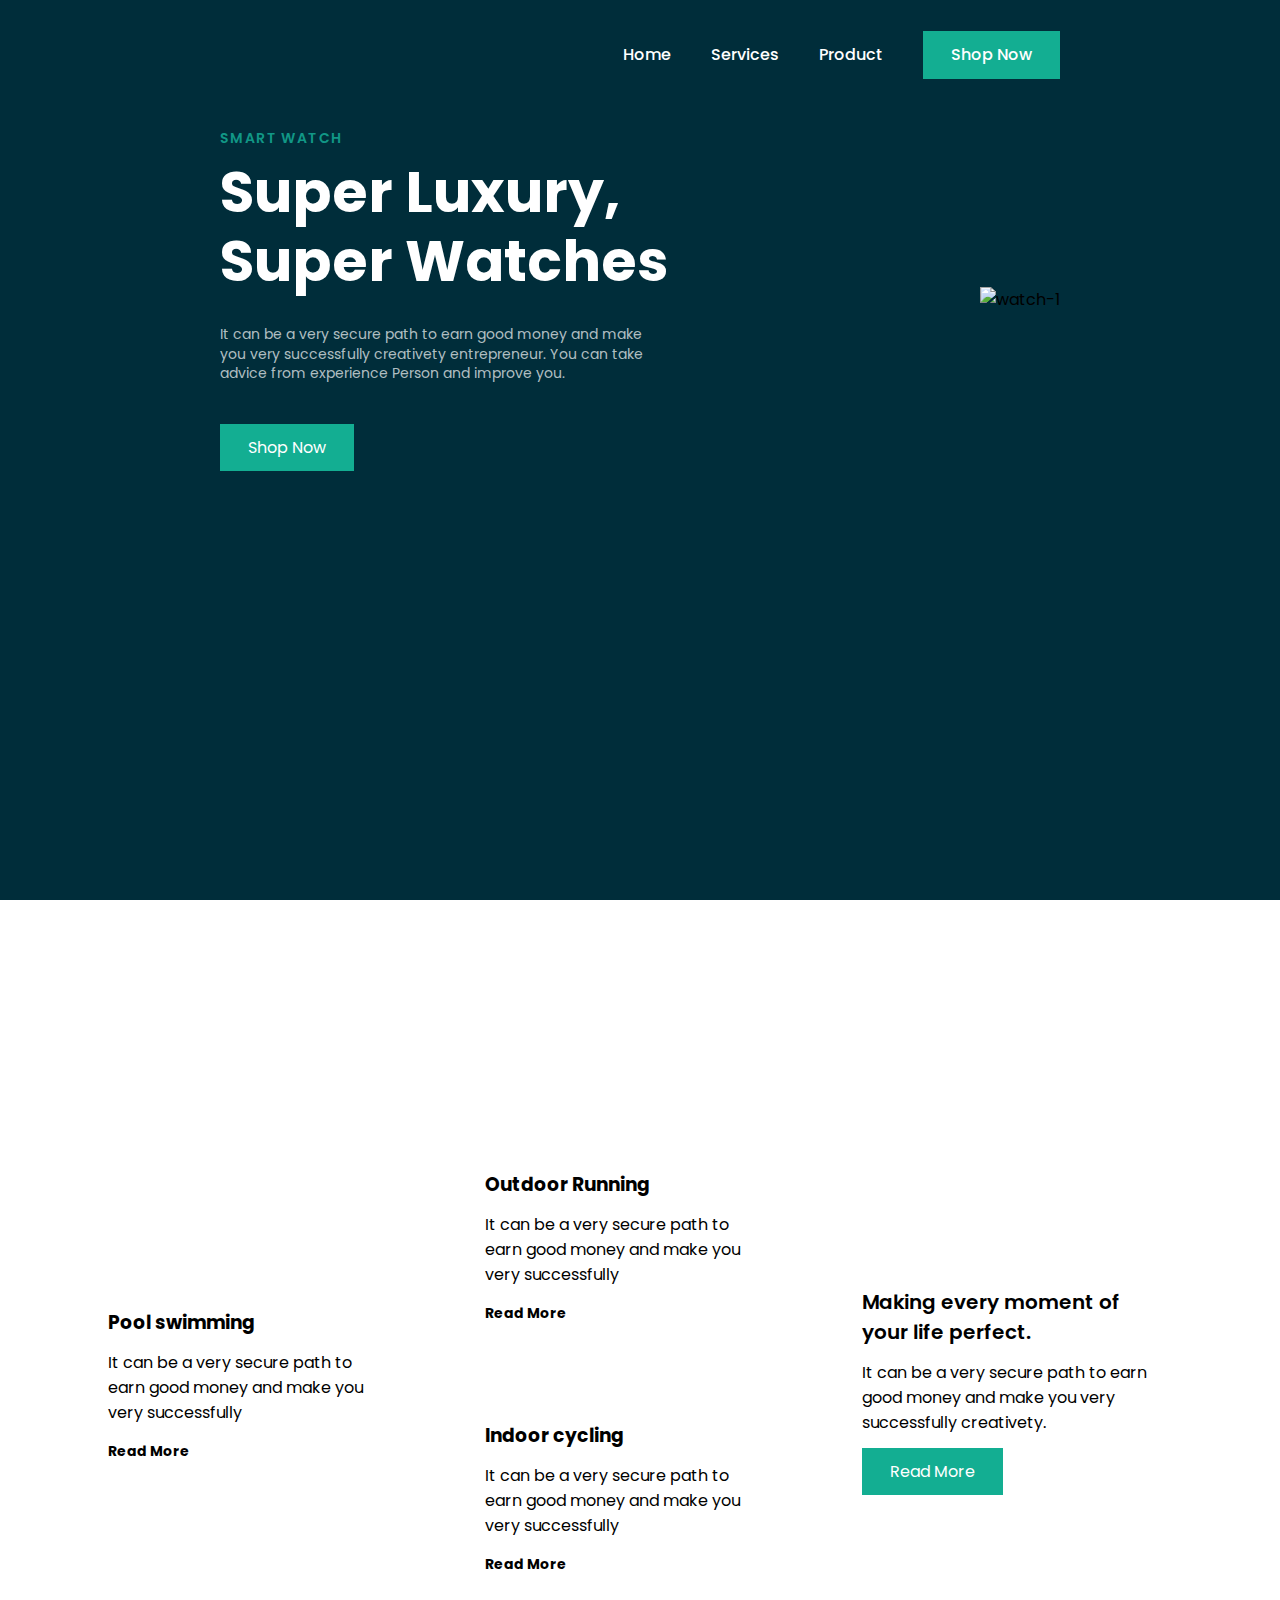
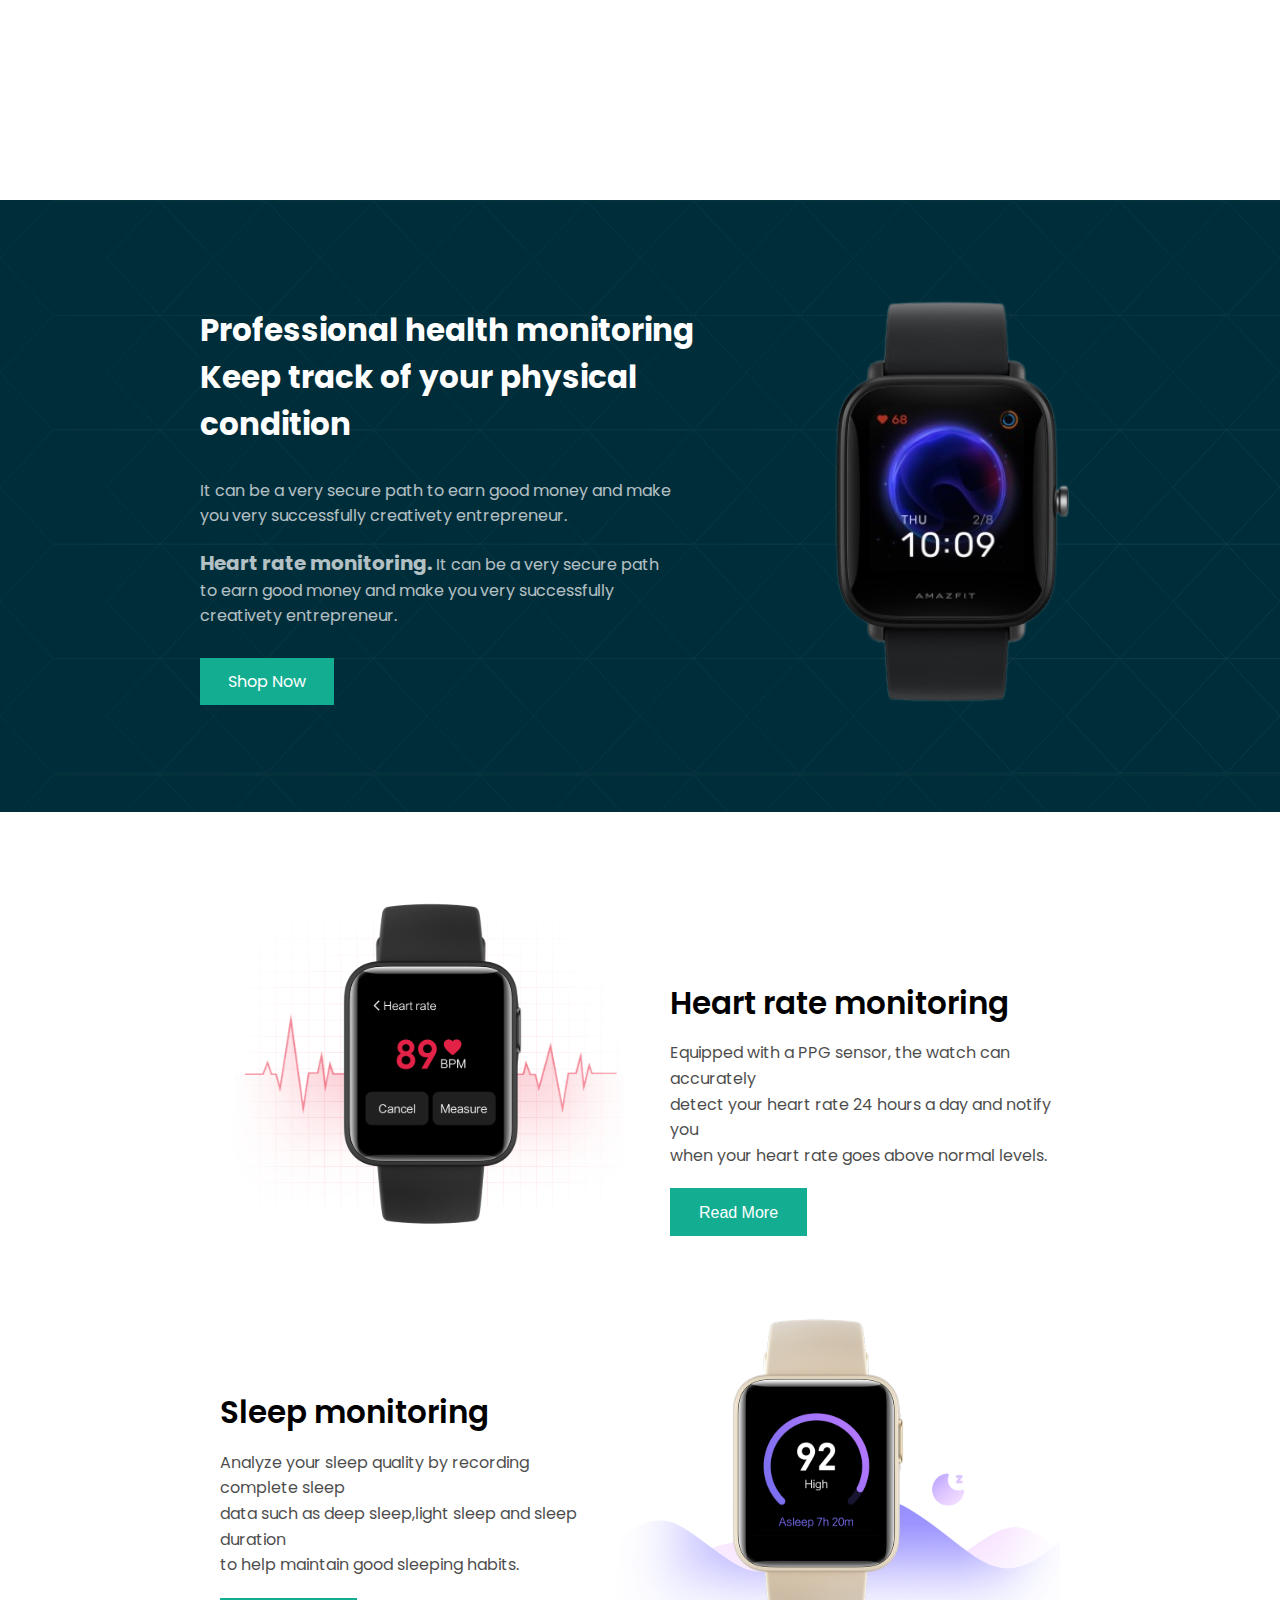
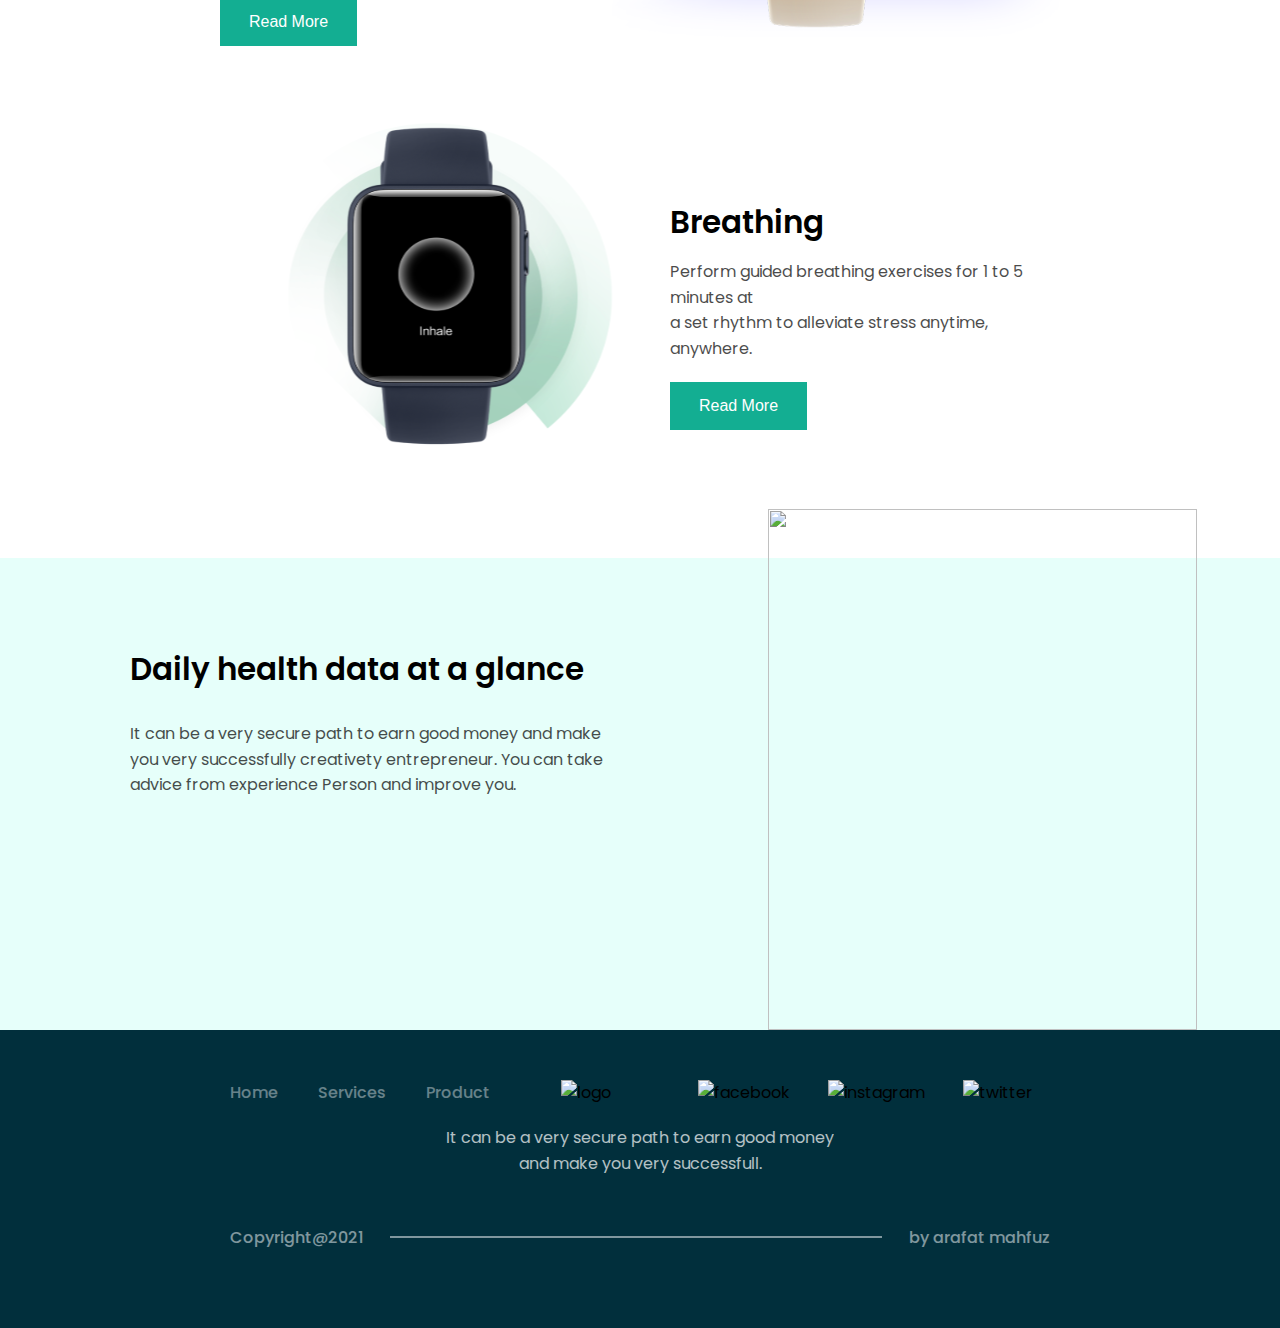
==== commit f94461ba: "hammasini responsivi tayyor" ====
--- a/index.html
+++ b/index.html
@@ -81,7 +81,7 @@
         </div>
 
         <div class="text">
-            <h1>Making every moment of <br> your life perfect.</h1>
+            <h1>Making every moment of your life perfect.</h1>
             <p>It can be a very secure path to earn good money and make you very successfully creativety.</p>
             <a class="btn" href="#">
                 Read More
@@ -170,6 +170,83 @@
             </div>
         </div>
     </section>
+
+
+    <section class="section-5">
+
+        <!-- section 5 ni bitta katta divga oldim -->
+
+        <div class="center-space">
+
+            <!-- bu yerda text va google paly app store rasmi joylashgan  -->
+
+            <div class="center-space-text">
+                <h2>Daily health data at a glance</h2>
+
+                <p>It can be a very secure path to earn good money and make <br> you
+                    very successfully creativety entrepreneur. You can take <br> advice
+                    from experience Person and improve you.
+                </p>
+
+                <img src="./assets/images/Rectangle 103.png" alt="">
+                <img src="./assets/images/Rectangle 104.png" alt="">
+            </div>
+            <div class="center-space-img">
+
+                <!-- bu yerda telefon ushlab turgan odamning qo'lini rasmi joylashgan -->
+
+                <img class="last-image" src="./assets/images/image 5.png" alt="">
+            </div>
+        </div>
+    </section>
+
+
+    <footer>
+
+        <!-- footer qismini uchga bolib oldim  -->
+
+        <div class="footer-content">
+
+            <!-- footerni eng tepa qismi yani about home product textlari -->
+
+            <div class="footer-left">
+                <p>Home</p>
+                <p>Services</p>
+                <p>Product</p>
+            </div>
+
+            <!-- footerni o'rtasidagi logotip -->
+
+            <div class="footer-center">
+                <img src="./assets/icons/logo.png" alt="logo">
+            </div>
+
+            <!-- iconlari yani facebook instagram va twitter -->
+
+            <div class="footer-right">
+                <img src="./assets/icons/Vector.png" alt="facebook">
+                <img src="./assets/icons/Group 17.png" alt="instagram">
+                <img src="./assets/icons/Vector (1).png" alt="twitter">
+            </div>
+
+        </div>
+
+        <!-- footerni ortadagi text qismi -->
+
+        <div class="footer-text">
+            <p>It can be a very secure path to earn good money <br> and make you very successfull.</p>
+        </div>
+
+        <!-- footerni pastki qismi -->
+
+        <div class="footer-line">
+            <p>Copyright@2021</p>
+            <div></div>
+            <p>by arafat mahfuz</p>
+        </div>
+    </footer>
+
+
 </body>
 
 </html>--- a/style/main.css
+++ b/style/main.css
@@ -402,7 +402,7 @@
 
 @media (max-width: 992px) {
   .section-3 {
-    margin-top: 500px;
+    margin-top: 700px;
   }
 }
 
@@ -494,6 +494,312 @@
     position: relative;
     top: 50px;
     left: 40%;
+  }
+}
+
+.section-5 {
+  width: 100%;
+  height: 472px;
+  background: #e6fffa;
+  padding: 111px 230px;
+  position: relative;
+}
+
+@media (max-width: 1430px) {
+  .section-5 {
+    padding: 111px 200px;
+  }
+}
+
+@media (max-width: 1360px) {
+  .section-5 {
+    padding: 111px 170px;
+  }
+}
+
+@media (max-width: 1300px) {
+  .section-5 {
+    padding: 90px 130px;
+  }
+}
+
+@media (max-width: 1220px) {
+  .section-5 {
+    padding: 70px 100px;
+  }
+}
+
+@media (max-width: 1160px) {
+  .section-5 {
+    padding: 70px 70px;
+  }
+}
+
+@media (max-width: 1100px) {
+  .section-5 {
+    padding: 70px 30px;
+  }
+}
+
+.section-5 .center-space {
+  display: -webkit-box;
+  display: -ms-flexbox;
+  display: flex;
+  -webkit-box-pack: justify;
+      -ms-flex-pack: justify;
+          justify-content: space-between;
+}
+
+@media (max-width: 992px) {
+  .section-5 .center-space {
+    display: block;
+  }
+}
+
+@media (max-width: 950px) {
+  .section-5 .center-space {
+    text-align: center;
+  }
+}
+
+.section-5 .center-space .center-space-text h2 {
+  font-weight: 600;
+  font-size: 31px;
+  line-height: 140%;
+  color: #000000;
+}
+
+@media (max-width: 540px) {
+  .section-5 .center-space .center-space-text h2 {
+    font-size: 25px;
+  }
+}
+
+@media (max-width: 455px) {
+  .section-5 .center-space .center-space-text h2 {
+    font-size: 20px;
+  }
+}
+
+.section-5 .center-space .center-space-text p {
+  margin: 30px 0 51px 0;
+  font-weight: normal;
+  font-size: 16px;
+  line-height: 160%;
+  color: #000000;
+  opacity: 0.7;
+}
+
+@media (max-width: 540px) {
+  .section-5 .center-space .center-space-text p {
+    font-size: 13px;
+  }
+}
+
+@media (max-width: 455px) {
+  .section-5 .center-space .center-space-text p {
+    font-size: 10px;
+  }
+}
+
+@media (max-width: 360px) {
+  .section-5 .center-space .center-space-text p {
+    font-size: 8px;
+  }
+}
+
+@media (max-width: 384px) {
+  .section-5 .center-space .center-space-text img {
+    display: block;
+    margin: 20px auto;
+    width: 100px;
+    height: 38px;
+  }
+}
+
+.section-5 .center-space .center-space-img img {
+  position: absolute;
+  left: 60%;
+  bottom: 0;
+}
+
+@media (max-width: 1350px) {
+  .section-5 .center-space .center-space-img img {
+    width: 429px;
+    height: 521px;
+  }
+}
+
+@media (max-width: 1055px) {
+  .section-5 .center-space .center-space-img img {
+    position: absolute;
+    left: 55%;
+    bottom: 0;
+  }
+}
+
+@media (max-width: 992px) {
+  .section-5 .center-space .center-space-img img {
+    width: 329px;
+    height: 421px;
+    position: absolute;
+    left: 55%;
+    bottom: 0;
+  }
+}
+
+@media (max-width: 950px) {
+  .section-5 .center-space .center-space-img img {
+    display: none;
+  }
+}
+
+footer {
+  width: 100%;
+  height: 298px;
+  background: #012F3C;
+  padding: 50px 230px;
+}
+
+@media (max-width: 1200px) {
+  footer {
+    padding: 50px 130px;
+  }
+}
+
+@media (max-width: 1024px) {
+  footer {
+    height: 370px;
+    padding: 50px 60px;
+  }
+}
+
+footer .footer-content {
+  display: -webkit-box;
+  display: -ms-flexbox;
+  display: flex;
+  -webkit-box-align: center;
+      -ms-flex-align: center;
+          align-items: center;
+  -webkit-box-pack: justify;
+      -ms-flex-pack: justify;
+          justify-content: space-between;
+}
+
+@media (max-width: 992px) {
+  footer .footer-content {
+    display: block;
+    text-align: center;
+  }
+}
+
+footer .footer-content .footer-left {
+  display: -webkit-box;
+  display: -ms-flexbox;
+  display: flex;
+  -webkit-box-align: center;
+      -ms-flex-align: center;
+          align-items: center;
+  gap: 40px;
+  font-weight: 500;
+  font-size: 16px;
+  line-height: 160%;
+  opacity: 0.4;
+  color: #FFFFFF;
+}
+
+@media (max-width: 992px) {
+  footer .footer-content .footer-left {
+    -webkit-box-pack: center;
+        -ms-flex-pack: center;
+            justify-content: center;
+    margin-bottom: 20px;
+  }
+}
+
+footer .footer-content .footer-right img {
+  margin: 0 17px;
+}
+
+@media (max-width: 992px) {
+  footer .footer-content .footer-right img {
+    margin-top: 20px;
+  }
+}
+
+footer .footer-text {
+  margin-top: 20px;
+  font-weight: normal;
+  font-size: 16px;
+  line-height: 160%;
+  text-align: center;
+  color: #FFFFFF;
+  opacity: 0.7;
+}
+
+@media (max-width: 525px) {
+  footer .footer-text {
+    font-size: 13px;
+  }
+}
+
+@media (max-width: 440px) {
+  footer .footer-text {
+    font-size: 10px;
+  }
+}
+
+footer .footer-line {
+  margin-top: 48px;
+  display: -webkit-box;
+  display: -ms-flexbox;
+  display: flex;
+  -webkit-box-align: center;
+      -ms-flex-align: center;
+          align-items: center;
+  -webkit-box-pack: justify;
+      -ms-flex-pack: justify;
+          justify-content: space-between;
+  font-weight: 500;
+  font-size: 16px;
+  line-height: 160%;
+  color: #FFFFFF;
+  opacity: 0.5;
+}
+
+@media (max-width: 410px) {
+  footer .footer-line {
+    display: block;
+    text-align: center;
+  }
+}
+
+footer .footer-line div {
+  width: 70%;
+  border: 1px solid #FFFFFF;
+}
+
+@media (max-width: 1360px) {
+  footer .footer-line div {
+    width: 60%;
+  }
+}
+
+@media (max-width: 850px) {
+  footer .footer-line div {
+    width: 40%;
+  }
+}
+
+@media (max-width: 600px) {
+  footer .footer-line div {
+    width: 20%;
+  }
+}
+
+@media (max-width: 500px) {
+  footer .footer-line div {
+    display: none;
   }
 }
 
@@ -649,5 +955,6 @@
   background-color: #13AE92;
   border: #13AE92 solid 1px;
   color: #FFFF;
+  margin: 13px 0;
 }
 /*# sourceMappingURL=main.css.map */